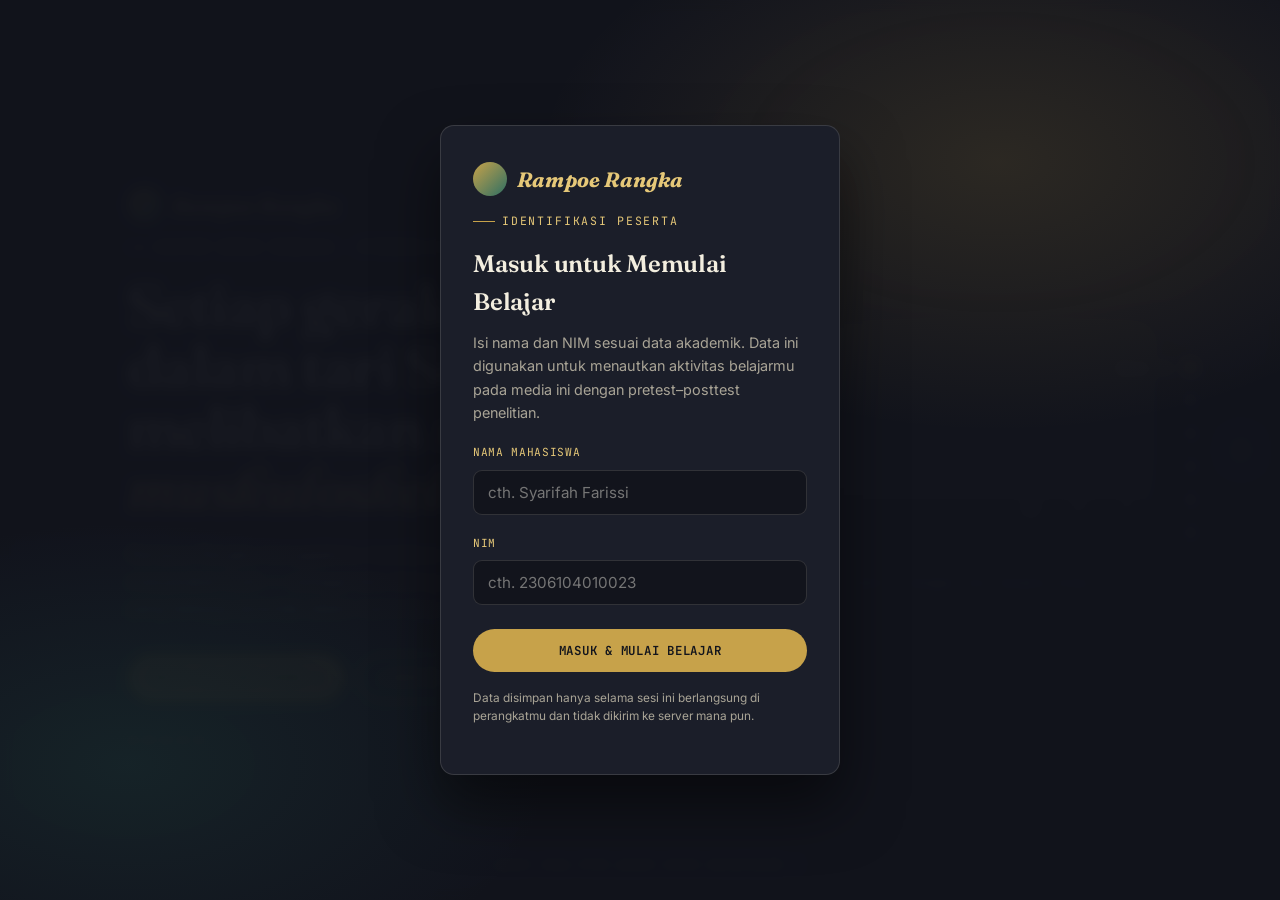
==== index.html @ 19e09aea "update" ====
<!doctype html>
<html lang="id">
<head>
<meta charset="UTF-8">
<meta name="viewport" content="width=device-width, initial-scale=1.0">
<title>Rampoe Rangka — Tari Seudati &amp; Sistem Gerak Manusia</title>
<link rel="stylesheet" href="css/style.css">
</head>
<body>

<div id="loginGate">
  <div class="login-card">
    <div class="brandmark">Rampoe Rangka</div>
    <span class="eyebrow">Identifikasi Peserta</span>
    <h2>Masuk untuk Memulai Belajar</h2>
    <p class="sub">Isi nama dan NIM sesuai data akademik. Data ini digunakan untuk menautkan aktivitas belajarmu pada media ini dengan pretest–posttest penelitian.</p>
    <form id="loginForm">
      <div class="login-field">
        <label for="inputNama">Nama Mahasiswa</label>
        <input type="text" id="inputNama" autocomplete="name" placeholder="cth. Syarifah Farissi">
      </div>
      <div class="login-field">
        <label for="inputNim">NIM</label>
        <input type="text" id="inputNim" autocomplete="off" inputmode="numeric" placeholder="cth. 2306104010023">
      </div>
      <p class="login-error" id="loginError">Nama dan NIM wajib diisi sebelum melanjutkan.</p>
      <button type="submit" class="btn solid">Masuk &amp; Mulai Belajar</button>
    </form>
    <p class="login-note">Data disimpan hanya selama sesi ini berlangsung di perangkatmu dan tidak dikirim ke server mana pun.</p>
  </div>
</div>

<div id="sessionBadge">
  <span class="avatar" id="badgeInitial">M</span>
  <div class="who"><b id="badgeName">—</b><span id="badgeNim">NIM —</span></div>
  <button id="logoutBtn" title="Keluar">Keluar</button>
</div>

<nav class="rail" id="rail">
  <button data-target="#hero" data-label="Beranda" class="active"></button>
  <button data-target="#peta" data-label="Peta Belajar"></button>
  <button data-target="#orientasi" data-label="Orientasi"></button>
  <button data-target="#eksplorasi" data-label="Eksplorasi"></button>
  <button data-target="#elaborasi" data-label="Elaborasi"></button>
  <button data-target="#evaluasi" data-label="Evaluasi"></button>
</nav>

<button class="nav-arrow prev" id="prevBtn" aria-label="Slide sebelumnya" disabled>
  <svg viewBox="0 0 24 24" fill="none" stroke="currentColor" stroke-width="2" stroke-linecap="round" stroke-linejoin="round"><polyline points="15 18 9 12 15 6"/></svg>
</button>
<button class="nav-arrow next" id="nextBtn" aria-label="Slide berikutnya">
  <svg viewBox="0 0 24 24" fill="none" stroke="currentColor" stroke-width="2" stroke-linecap="round" stroke-linejoin="round"><polyline points="9 18 15 12 9 6"/></svg>
</button>

<div class="dots-mobile" id="dotsMobile">
  <button data-target="#hero" class="active"></button>
  <button data-target="#peta"></button>
  <button data-target="#orientasi"></button>
  <button data-target="#eksplorasi"></button>
  <button data-target="#elaborasi"></button>
  <button data-target="#evaluasi"></button>
</div>

<div class="slides-viewport" id="slidesViewport">
<div class="slides-track" id="slidesTrack">

<!-- ============ HERO ============ -->
<section class="hero slide" id="hero">
  <div class="wrap">
    <div>
      <div class="brandmark">Rampoe Rangka</div>
      <span class="eyebrow">Sistem Gerak Manusia · Etnobiologi</span>
      <h1>Setiap gerakan dalam tari Seudati melibatkan <em>sistem muskuloskeletal</em>.</h1>
      <p class="lede">Rampoe Rangka mengajakmu membaca Tari Seudati — warisan gerak masyarakat Aceh — sebagai teks biologi hidup: rangka, sendi, dan otot yang bekerja serentak dalam irama tanpa alat musik.</p>
      <div class="cta-row">
        <a href="#eksplorasi" class="btn solid">Mulai Jelajahi Gerak ↓</a>
        <a href="#evaluasi" class="btn ghost">Langsung ke Uji Pemahaman</a>
      </div>
      <div class="beat-row" aria-hidden="true"><span></span><span></span><span></span><span></span><span></span></div>
    </div>
    <div class="hero-figure">
      <div class="hero-video-wrap">
        <video controls>
          <source src="vi/sdt.mp4" type="video/mp4" title="Tari Seudati — Sanggar Tari">
        </video>
      </div>
      <p class="video-caption">Tari Seudati · Sanggar Tari Keumala Intan</p>
    </div>
  </div>
  <div class="swipe-hint" id="swipeHint">← geser atau klik panah untuk menjelajah →</div>
</section>

<!-- ============ PETA BELAJAR ============ -->
<section class="slide" id="peta">
  <div class="wrap">
    <div class="sec-head">
      <span class="eyebrow">Alur Belajar</span>
      <h2>Empat tahap membangun pemahaman, bukan sekadar menonton tarian</h2>
      <p>Media ini disusun mengikuti tahapan pembelajaran penemuan (discovery learning) — urutannya bermakna: kamu diajak mengalami fenomena dulu, sebelum konsep dinamai.</p>
    </div>
    <div class="path">
      <div class="path-card" data-n="01"><h4>Orientasi</h4><p>Mengamati fenomena gerak Seudati dan merumuskan pertanyaan pemantik.</p></div>
      <div class="path-card" data-n="02"><h4>Eksplorasi</h4><p>Menelusuri lima gerak inti tarian lewat figur anatomi interaktif.</p></div>
      <div class="path-card" data-n="03"><h4>Elaborasi</h4><p>Menghubungkan temuan dengan konsep rangka, sendi, dan mekanisme otot.</p></div>
      <div class="path-card" data-n="04"><h4>Evaluasi</h4><p>Menguji kemampuan memecahkan masalah kompleks (CPS) berbasis skenario.</p></div>
    </div>
  </div>
</section>

<!-- ============ ORIENTASI ============ -->
<section class="slide" id="orientasi">
  <div class="wrap">
    <div class="sec-head">
      <span class="eyebrow">Tahap 1 · Orientasi</span>
      <h2>Tarian tanpa alat musik, tapi tak pernah kehilangan irama</h2>
    </div>
    <div class="phenomenon">
      <div>
        <blockquote>"Dalam Seudati, tubuh penari adalah instrumennya sendiri — tepukan dada, hentakan kaki, dan lengkingan syair menyatu jadi satu ketukan."</blockquote>
      </div>
      <div>
        <p style="color:var(--text-dim); font-size:.95rem;">Seudati adalah tari tradisi laki-laki dari Aceh yang mengandalkan <em>saman tubuh</em> — tepukan dada, paha, dan hentakan kaki yang serentak — tanpa iringan alat musik apa pun. Justru di situlah pertanyaannya: gerak apa saja yang membuat tubuh mampu menghasilkan bunyi, ritme, dan keserasian gerak sekompak itu?</p>
        <div class="q-driving">Pertanyaan pemantik: Struktur rangka, sendi, dan otot apa yang memungkinkan satu gerakan tepuk dada dilakukan berulang, serentak, dan berirama oleh belasan penari sekaligus?</div>
      </div>
    </div>
  </div>
</section>

<!-- ============ EKSPLORASI ============ -->
<section class="slide" id="eksplorasi">
  <div class="wrap">
    <div class="sec-head">
      <span class="eyebrow">Tahap 2 · Eksplorasi</span>
      <h2>Klik titik pada figur, temukan gerak dan strukturnya</h2>
      <p>Setiap titik keemasan menandai sendi yang aktif pada satu gerak inti Seudati: <em>Dhiet</em>, <em>Keutreb Jaroe</em>, <em>Nyap</em>, <em>Rheng</em>, dan <em>Geutham Gaki</em>. Klik titik pada figur atau daftar gerak di sebelah kanan — keduanya saling terhubung.</p>
    </div>
    <div class="lab">
      <div class="figure-stage">
      <img src="img/4a.JPG" id="dhiet" class="hotspot" data-move="dhiet">
      <img src="img/3a.JPG" id="keutreb" class="hotspot" data-move="keutreb">
      <img src="img/2a.JPG" id="nyab" class="hotspot" data-move="nyab">
      <img src="img/1a.JPG" id="rheng" class="hotspot" data-move="rheng">
      <img src="img/5a.JPG" id="geutham" class="hotspot" data-move="geutham">
        <p class="figure-caption">figur ilustratif — bukan foto penari</p>
      </div>

      <div class="move-list" id="moveList">
        <!-- filled by JS -->
      </div>
    </div>
  </div>
</section>

<!-- ============ ELABORASI ============ -->
<section class="slide" id="elaborasi">
  <div class="wrap">
    <div class="sec-head">
      <span class="eyebrow">Tahap 3 · Elaborasi</span>
      <h2>Menata kembali temuan menjadi konsep sistem gerak</h2>
      <p>Mulai dari konsep dasar rangka, sendi, dan otot, lalu hubungkan satu per satu dengan gerak Seudati yang baru kamu jelajahi. Buka tiap panel secara berurutan untuk membangun pemahaman yang utuh.</p>
    </div>
    <div class="accordion" id="accordion"></div>
  </div>
</section>

<!-- ============ EVALUASI ============ -->
<section class="slide" id="evaluasi">
  <div class="wrap">
    <div class="sec-head">
      <span class="eyebrow">Tahap 4 · Evaluasi</span>
      <h2>Uji kemampuan pemecahan masalah kompleks (CPS)</h2>
      <p>Delapan skenario berikut mengikuti empat dimensi Complex Problem-Solving — memahami masalah, merepresentasikan, merancang solusi, dan memantau/mengevaluasi — dengan dua soal pada tiap dimensi.</p>
    </div>
    <span class="part-label">Bagian 1 · Pilihan Ganda</span>
    <div class="quiz-shell">
      <div class="quiz-top">
        <span class="quiz-meta" id="quizMeta">Soal 1 dari 8</span>
        <div class="progressbar"><i id="quizProgress"></i></div>
      </div>
      <div id="quizBody"></div>
      <div class="result-card" id="resultCard">
        <div class="result-score" id="resultScore">0/4</div>
        <div class="result-band" id="resultBand">—</div>
        <p class="result-note" id="resultNote"></p>
        <button class="btn ghost" style="margin-top:20px;" onclick="resetQuiz()">Ulangi Uji Pemahaman</button>
      </div>
    </div>

    <span class="part-label">Bagian 2 · Cocokkan Gerak dengan Struktur Sendi (Drag &amp; Drop)</span>
    <div class="match-shell">
      <div class="match-head">
        <h3>Seret kartu gerak ke kotak struktur sendi yang sesuai</h3>
        <p>Ini menguji dimensi <em>merepresentasikan masalah</em> (representing) — hubungkan tiap gerak Seudati dengan jenis sendi yang mendasarinya. Kartu yang cocok akan terkunci otomatis; jika keliru, kartu kembali ke baki.</p>
        <span class="match-progress" id="matchProgress">0 / 5 tercocok</span>
      </div>
      <div class="match-body">
        <div class="chip-tray" id="chipTray"></div>
        <div class="drop-grid" id="dropGrid"></div>
      </div>
      <div class="match-done" id="matchDone">
        <p>🎉 Semua gerak berhasil dicocokkan dengan tepat! Ini menunjukkan kamu mampu merepresentasikan hubungan antara gerak tari dan struktur sendi yang mendasarinya.</p>
        <button class="btn ghost" id="matchResetBtn">Acak &amp; Ulangi</button>
      </div>
    </div>

    <span class="part-label">Bagian 3 · Cocokkan Gambar Tulang dengan Gerakan Tari (Drag &amp; Drop)</span>
    <div class="match-shell">
      <div class="match-head">
        <h3>Seret kartu gambar tulang ke nama gerakan yang sesuai</h3>
        <p>Kebalikan dari Bagian 2 — kali ini kamu mengenali struktur tulang dari gambarnya, lalu menghubungkannya dengan gerakan Seudati yang menggunakannya.</p>
        <span class="match-progress" id="boneMatchProgress">0 / 5 tercocok</span>
      </div>
      <div class="match-body">
        <div class="chip-tray" id="boneChipTray"></div>
        <div class="drop-grid" id="boneDropGrid"></div>
      </div>
      <div class="match-done" id="boneMatchDone">
        <p>🎉 Semua gambar tulang berhasil dicocokkan dengan gerakannya! Kamu mampu mengenali struktur rangka secara visual dan mengaitkannya dengan fungsi gerak.</p>
        <button class="btn ghost" id="boneMatchResetBtn">Acak &amp; Ulangi</button>
      </div>
    </div>

    <footer class="slide-footer">
      <p>Rampoe Rangka — media pembelajaran interaktif dikembangkan sebagai bagian dari penelitian etnobiologi sistem gerak manusia berbasis Tari Seudati, mengacu pada model Dick &amp; Carey dan pendekatan konstruktivisme.</p>
      <p>Ilustrasi anatomi bersifat skematik, dibuat untuk kebutuhan pembelajaran.</p>
    </footer>
  </div>
</section>

</div>
</div>

<script src="js/script.js">
</script>
</body>
</html>
---- css/style.css ----
@import url('https://fonts.googleapis.com/css2?family=Fraunces:ital,opsz,wght@0,9..144,400;0,9..144,600;0,9..144,700;1,9..144,500&family=Inter:wght@400;500;600;700&family=JetBrains+Mono:wght@400;600&display=swap');

  :root{
    --void:#12141c;
    --panel:#1b1e29;
    --panel-2:#232838;
    --gold:#c7a24a;
    --gold-soft:#e6c878;
    --teal:#2e6f63;
    --teal-soft:#4c9483;
    --ivory:#f3eedf;
    --muscle:#a8433a;
    --muscle-soft:#c4665c;
    --text:#ede9dc;
    --text-dim:#a9a496;
    --line: rgba(237,233,220,0.14);
    --radius: 14px;
  }
  *{box-sizing:border-box;}
  html{scroll-behavior:smooth;}
  body{
    margin:0;
    background:var(--void);
    color:var(--text);
    font-family:'Inter',sans-serif;
    line-height:1.6;
    -webkit-font-smoothing:antialiased;
  }
  h1,h2,h3,h4{font-family:'Fraunces',serif; margin:0; font-weight:600; letter-spacing:-0.01em;}
  .eyebrow{
    font-family:'JetBrains Mono',monospace;
    font-size:0.72rem;
    letter-spacing:0.16em;
    text-transform:uppercase;
    color:var(--gold-soft);
    display:flex; align-items:center; gap:.6em;
  }
  .eyebrow::before{content:""; width:22px; height:1px; background:var(--gold); display:inline-block;}
  .brandmark{
    font-family:'Fraunces',serif; font-weight:700; font-style:italic;
    font-size:1.3rem; color:var(--gold-soft); letter-spacing:0.01em;
    margin-bottom:16px; display:flex; align-items:center; gap:10px;
  }
  .brandmark::before{
    content:""; width:34px; height:34px; border-radius:50%;
    background:linear-gradient(135deg, var(--gold), var(--teal));
    display:inline-block; flex-shrink:0;
  }
  a{color:inherit;}
  img{max-width:100%; display:block;}
  ::selection{background:var(--gold); color:var(--void);}
  :focus-visible{outline:2px solid var(--gold-soft); outline-offset:3px;}

  html, body{height:100%; overflow:hidden;}
  .wrap{max-width:1080px; margin:0 auto; padding:0 28px;}
  .slides-viewport{position:fixed; inset:0; width:100vw; height:100svh; overflow:hidden;}
  .slides-track{display:flex; height:100%; width:100%; will-change:transform; transition:transform .5s cubic-bezier(.65,0,.35,1);}
  section.slide{
    flex:0 0 100vw; width:100vw; height:100%; overflow-y:auto; -webkit-overflow-scrolling:touch;
    touch-action:pan-y; position:relative; padding:88px 0 56px;
  }

  /* ---------- progress rail ---------- */
  .rail{
    position:fixed; right:84px; top:50%; transform:translateY(-50%);
    display:flex; flex-direction:column; gap:22px; z-index:50;
  }
  .rail button{
    width:11px; height:11px; border-radius:50%; border:1px solid var(--gold);
    background:transparent; cursor:pointer; padding:0; position:relative;
  }
  .rail button::after{
    content:attr(data-label); position:absolute; right:22px; top:50%; transform:translateY(-50%);
    font-family:'JetBrains Mono',monospace; font-size:.68rem; letter-spacing:.06em;
    white-space:nowrap; color:var(--text-dim); opacity:0; transition:opacity .2s;
  }
  .rail button:hover::after, .rail button.active::after{opacity:1;}
  .rail button.active{background:var(--gold);}
  @media (max-width:900px){ .rail{display:none;} }

  /* ---------- nav arrows ---------- */
  .nav-arrow{
    position:fixed; top:50%; transform:translateY(-50%); z-index:55;
    width:46px; height:46px; border-radius:50%; border:1px solid var(--line);
    background:rgba(27,30,41,0.72); backdrop-filter:blur(6px); color:var(--ivory);
    display:flex; align-items:center; justify-content:center; cursor:pointer;
    transition:opacity .2s, border-color .2s, background .2s;
  }
  .nav-arrow:hover{border-color:var(--gold); background:rgba(199,162,74,0.16);}
  .nav-arrow.prev{left:16px;}
  .nav-arrow.next{right:16px;}
  .nav-arrow[disabled]{opacity:0; pointer-events:none;}
  .nav-arrow svg{width:18px; height:18px;}
  @media (max-width:640px){ .nav-arrow{width:38px; height:38px;} .nav-arrow.prev{left:8px;} .nav-arrow.next{right:8px;} }

  /* ---------- mobile dots ---------- */
  .dots-mobile{
    display:none; position:fixed; bottom:16px; left:50%; transform:translateX(-50%);
    gap:9px; z-index:55; padding:8px 12px; border-radius:999px;
    background:rgba(27,30,41,0.72); backdrop-filter:blur(6px); border:1px solid var(--line);
  }
  .dots-mobile button{width:7px; height:7px; border-radius:50%; border:1px solid var(--gold); background:transparent; padding:0; cursor:pointer;}
  .dots-mobile button.active{background:var(--gold); width:18px; border-radius:4px; transition:width .25s;}
  @media (max-width:900px){ .dots-mobile{display:flex;} }

  /* ---------- swipe hint ---------- */
  .swipe-hint{
    position:absolute; bottom:26px; left:50%; transform:translateX(-50%);
    display:flex; align-items:center; gap:8px; font-family:'JetBrains Mono',monospace;
    font-size:.7rem; letter-spacing:.05em; color:var(--text-dim); opacity:.85;
    animation:hintslide 1.8s ease-in-out infinite;
  }
  @keyframes hintslide{0%,100%{transform:translate(calc(-50% - 4px),0);} 50%{transform:translate(calc(-50% + 4px),0);}}

  /* ---------- hero ---------- */
  .hero{
    min-height:100%; display:flex; align-items:center; padding-top:0; padding-bottom:0;
    background:
      radial-gradient(ellipse 60% 50% at 78% 18%, rgba(199,162,74,0.16), transparent 60%),
      radial-gradient(ellipse 55% 45% at 10% 85%, rgba(46,111,99,0.18), transparent 60%),
      var(--void);
  }
  .hero .wrap{display:grid; grid-template-columns:1.15fr 0.85fr; gap:56px; align-items:center;}
  @media (max-width:860px){ .hero .wrap{grid-template-columns:1fr;} }

  .hero h1{font-size:clamp(2.3rem,4.6vw,3.6rem); line-height:1.06; margin:18px 0 22px; color:var(--ivory);}
  .hero h1 em{font-style:italic; color:var(--gold-soft);}
  .hero p.lede{font-size:1.05rem; color:var(--text-dim); max-width:52ch;}
  .hero .cta-row{display:flex; gap:14px; margin-top:32px; flex-wrap:wrap;}
  .btn{
    font-family:'JetBrains Mono',monospace; font-size:.78rem; letter-spacing:.06em; text-transform:uppercase;
    padding:13px 22px; border-radius:999px; border:1px solid var(--gold); cursor:pointer;
    text-decoration:none; display:inline-flex; align-items:center; gap:8px; transition:all .25s;
  }
  .btn.solid{background:var(--gold); color:var(--void); font-weight:600;}
  .btn.solid:hover{background:var(--gold-soft); transform:translateY(-1px);}
  .btn.ghost{background:transparent; color:var(--gold-soft);}
  .btn.ghost:hover{background:rgba(199,162,74,0.12);}

  /* pendhopo/percussion dots ambient motion */
  .beat-row{display:flex; gap:9px; margin-top:34px;}
  .beat-row span{width:8px; height:8px; border-radius:50%; background:var(--teal-soft); animation:pulse 1.6s ease-in-out infinite;}
  .beat-row span:nth-child(2){animation-delay:.2s;}
  .beat-row span:nth-child(3){animation-delay:.4s;}
  .beat-row span:nth-child(4){animation-delay:.6s;}
  .beat-row span:nth-child(5){animation-delay:.8s;}
  @keyframes pulse{0%,100%{opacity:.35; transform:scale(1);} 50%{opacity:1; transform:scale(1.5); background:var(--gold);}}

  .hero-figure{display:flex; flex-direction:column; align-items:center;}
  .hero-video-wrap{
    position:relative; width:100%; max-width:420px; aspect-ratio:16/9;
    border-radius:16px; overflow:hidden; border:1px solid var(--line);
    box-shadow:0 30px 50px rgba(0,0,0,.5); background:var(--panel);
  }
  .hero-video-wrap video{position:absolute; inset:0; width:100%; height:100%; border:0;}
  .video-caption{margin-top:12px; font-size:.72rem; color:var(--text-dim); font-family:'JetBrains Mono',monospace; text-align:center;}

  /* ---------- section headers ---------- */
  .sec-head{max-width:640px; margin-bottom:48px;}
  .sec-head h2{font-size:clamp(1.7rem,3vw,2.3rem); color:var(--ivory); margin-top:14px;}
  .sec-head p{color:var(--text-dim); margin-top:14px; font-size:1rem;}

  /* ---------- learning path (discovery learning pipeline) ---------- */
  .path{display:grid; grid-template-columns:repeat(4,1fr); gap:18px;}
  @media (max-width:760px){ .path{grid-template-columns:1fr 1fr;} }
  .path-card{
    background:var(--panel); border:1px solid var(--line); border-radius:var(--radius);
    padding:24px 20px; position:relative; overflow:hidden;
  }
  .path-card::before{
    content:attr(data-n); position:absolute; right:14px; top:8px; font-family:'Fraunces',serif;
    font-size:3.2rem; color:rgba(199,162,74,0.14); font-weight:700; line-height:1;
  }
  .path-card h4{color:var(--gold-soft); font-size:1.05rem; margin-bottom:8px;}
  .path-card p{color:var(--text-dim); font-size:.88rem; margin:0;}
  .path-arrow{display:none;}

  /* ---------- orientasi phenomenon box ---------- */
  .phenomenon{
    background:var(--panel); border:1px solid var(--line); border-radius:var(--radius);
    padding:30px; display:grid; grid-template-columns:1fr 1fr; gap:32px; align-items:center;
  }
  @media (max-width:760px){ .phenomenon{grid-template-columns:1fr;} }
  .phenomenon blockquote{
    font-family:'Fraunces',serif; font-style:italic; font-size:1.3rem; color:var(--ivory);
    margin:0; border-left:3px solid var(--gold); padding-left:20px;
  }
  .phenomenon .q-driving{
    margin-top:22px; background:var(--panel-2); border-radius:10px; padding:16px 18px;
    font-size:.92rem; color:var(--gold-soft);
  }

  /* ---------- interactive figure ---------- */
  .lab{
    display:grid; grid-template-columns:0.9fr 1.1fr; gap:44px; align-items:start;
  }
  @media (max-width:860px){ .lab{grid-template-columns:1fr;} }
  .figure-stage{
    background:radial-gradient(ellipse 70% 60% at 50% 100%, rgba(199,162,74,.1), transparent 70%), var(--panel);
    border:1px solid var(--line); border-radius:var(--radius); padding:20px;
    position:sticky; top:100px;
  }
  @media (max-width:860px){ .figure-stage{position:static;} }
  .figure-stage svg{width:100%; height:auto; max-height:60vh;}
  .hotspot{cursor:pointer;}
  .hotspot circle.ring{fill:none; stroke:var(--gold); stroke-width:1.4; opacity:.55; animation:ringpulse 2.2s ease-in-out infinite;}
  .hotspot circle.dot{fill:var(--gold-soft);}
  .hotspot.active circle.dot{fill:var(--muscle-soft);}
  .hotspot.active circle.ring{stroke:var(--muscle-soft);}
  @keyframes ringpulse{0%{transform:scale(.9); opacity:.7;} 70%{transform:scale(2.1); opacity:0;} 100%{opacity:0;}}
  .figure-caption{text-align:center; margin-top:14px; font-size:.78rem; color:var(--text-dim); font-family:'JetBrains Mono',monospace;}

  .move-list{display:flex; flex-direction:column; gap:12px;}
  .move-item{
    background:var(--panel); border:1px solid var(--line); border-radius:12px; padding:18px 20px;
    cursor:pointer; transition:border-color .2s, background .2s;
  }
  .move-item:hover{border-color:var(--gold);}
  .move-item.active{background:var(--panel-2); border-color:var(--gold);}
  .move-item .m-head{display:flex; justify-content:space-between; align-items:center; gap:10px;}
  .move-item h4{font-size:1.05rem; color:var(--ivory);}
  .move-item .tag{font-family:'JetBrains Mono',monospace; font-size:.68rem; color:var(--teal-soft); border:1px solid var(--teal-soft); border-radius:999px; padding:3px 10px; white-space:nowrap;}
  .move-detail{
    max-height:0; overflow:hidden; transition:max-height .35s ease;
  }
  .move-item.active .move-detail{max-height:340px; margin-top:14px;}
  .move-detail .grid2{display:grid; grid-template-columns:1fr 1fr; gap:14px; margin-top:12px;}
  @media (max-width:520px){ .move-detail .grid2{grid-template-columns:1fr;} }
  .concept-chip{background:var(--void); border:1px solid var(--line); border-radius:8px; padding:10px 12px;}
  .concept-chip .k{font-family:'JetBrains Mono',monospace; font-size:.66rem; color:var(--gold-soft); text-transform:uppercase; letter-spacing:.05em;}
  .concept-chip .v{font-size:.9rem; color:var(--text); margin-top:3px;}
  .move-detail p.desc{color:var(--text-dim); font-size:.9rem; margin:10px 0 0;}

  /* ---------- elaborasi accordion ---------- */
  .accordion{border-top:1px solid var(--line);}
  .acc-item{border-bottom:1px solid var(--line);}
  .acc-trigger{
    width:100%; text-align:left; background:none; border:0; color:var(--ivory); cursor:pointer;
    padding:22px 4px; display:flex; justify-content:space-between; align-items:center; gap:20px;
    font-family:'Fraunces',serif; font-size:1.15rem;
  }
  .acc-trigger .plus{font-family:'JetBrains Mono',monospace; color:var(--gold); font-size:1.3rem; transition:transform .3s;}
  .acc-item.open .plus{transform:rotate(45deg);}
  .acc-panel{max-height:0; overflow:hidden; transition:max-height .4s ease;}
  .acc-panel-inner{padding:0 4px 26px; color:var(--text-dim); font-size:.95rem;}
  .acc-panel-inner ul{margin:10px 0 0; padding-left:20px;}
  .acc-panel-inner li{margin-bottom:6px;}
  .acc-panel-inner strong{color:var(--text);}

  /* ---------- quiz / evaluasi ---------- */
  .quiz-shell{background:var(--panel); border:1px solid var(--line); border-radius:var(--radius); padding:30px;}
  .quiz-top{display:flex; justify-content:space-between; align-items:center; flex-wrap:wrap; gap:14px; margin-bottom:26px;}
  .quiz-meta{font-family:'JetBrains Mono',monospace; font-size:.72rem; color:var(--text-dim); letter-spacing:.05em;}
  .progressbar{width:200px; height:5px; background:var(--panel-2); border-radius:99px; overflow:hidden;}
  .progressbar > i{display:block; height:100%; width:0%; background:var(--gold); transition:width .35s;}

  .q-card{display:none;}
  .q-card.show{display:block; animation:fadein .4s ease;}
  @keyframes fadein{from{opacity:0; transform:translateY(6px);} to{opacity:1; transform:none;}}
  .q-dim{font-family:'JetBrains Mono',monospace; font-size:.68rem; color:var(--teal-soft); text-transform:uppercase; letter-spacing:.08em; margin-bottom:10px;}
  .q-prompt{font-size:1.1rem; color:var(--ivory); margin-bottom:20px; line-height:1.55;}
  .q-options{display:flex; flex-direction:column; gap:10px;}
  .q-opt{
    text-align:left; background:var(--void); border:1px solid var(--line); color:var(--text);
    padding:14px 16px; border-radius:10px; cursor:pointer; font-size:.94rem; font-family:'Inter',sans-serif;
    transition:border-color .2s, background .2s;
  }
  .q-opt:hover:not([disabled]){border-color:var(--gold-soft);}
  .q-opt.correct{border-color:var(--teal-soft); background:rgba(46,111,99,0.18);}
  .q-opt.wrong{border-color:var(--muscle); background:rgba(168,67,58,0.16);}
  .q-opt[disabled]{cursor:default;}
  .q-explain{
    margin-top:16px; padding:14px 16px; border-radius:10px; background:var(--panel-2);
    font-size:.88rem; color:var(--text-dim); display:none;
  }
  .q-explain.show{display:block;}
  .q-nav{display:flex; justify-content:flex-end; margin-top:22px;}

  .result-card{display:none; text-align:center; padding:20px 0;}
  .result-card.show{display:block;}
  .result-score{font-family:'Fraunces',serif; font-size:3.4rem; color:var(--gold-soft);}
  .result-band{font-family:'JetBrains Mono',monospace; letter-spacing:.06em; text-transform:uppercase; font-size:.8rem; color:var(--teal-soft); margin-top:6px;}
  .result-note{color:var(--text-dim); max-width:52ch; margin:16px auto 0; font-size:.92rem;}

  .slide-footer{border-top:1px solid var(--line); padding:32px 0 8px; margin-top:16px; display:flex; flex-direction:column; gap:6px;}
  .slide-footer p{font-size:.78rem; color:var(--text-dim); margin:0;}

  /* ---------- part label ---------- */
  .part-label{
    display:block; font-family:'JetBrains Mono',monospace; font-size:.7rem; letter-spacing:.08em;
    text-transform:uppercase; color:var(--gold-soft); margin:34px 0 12px;
  }
  .part-label:first-of-type{margin-top:8px;}

  /* ---------- drag & drop matching ---------- */
  .match-shell{background:var(--panel); border:1px solid var(--line); border-radius:var(--radius); padding:30px;}
  .match-head h3{font-family:'Fraunces',serif; font-size:1.2rem; color:var(--ivory); margin-bottom:8px; font-weight:600;}
  .match-head p{color:var(--text-dim); font-size:.9rem; margin:0 0 14px; max-width:64ch;}
  .match-progress{font-family:'JetBrains Mono',monospace; font-size:.72rem; color:var(--gold-soft); letter-spacing:.05em;}
  .match-body{display:grid; grid-template-columns:1fr 1.3fr; gap:28px; margin-top:20px; align-items:start;}
  @media (max-width:700px){ .match-body{grid-template-columns:1fr;} }
  .chip-tray{
    display:flex; flex-wrap:wrap; gap:12px; align-content:flex-start; min-height:120px;
    padding:16px; border:1px dashed var(--line); border-radius:12px;
  }
  .drag-chip{
    padding:10px 16px; border-radius:999px; background:var(--panel-2); border:1px solid var(--gold);
    color:var(--ivory); font-size:.86rem; font-family:'Inter',sans-serif; cursor:grab; user-select:none;
    touch-action:none; transition:transform .15s ease, box-shadow .15s ease; white-space:nowrap;
  }
  .drag-chip.dragging{cursor:grabbing; box-shadow:0 16px 28px rgba(0,0,0,.5); position:relative; z-index:30; transition:none;}
  .drag-chip.locked{cursor:default; border-color:var(--teal-soft); background:rgba(46,111,99,0.18); color:var(--teal-soft);}
  .drag-chip.bone-chip{display:inline-flex; align-items:center; gap:10px; padding:6px 16px 6px 8px;}
  .bone-icon{display:inline-flex; align-items:center; justify-content:center; width:48px; flex-shrink:0;}
  .bone-label{font-size:.82rem; line-height:1.25;}
  .drop-grid{display:flex; flex-direction:column; gap:12px;}
  .drop-zone{
    min-height:52px; border:1.5px dashed var(--line); border-radius:10px; display:flex; align-items:center; gap:10px;
    padding:10px 14px; font-size:.85rem; color:var(--text-dim); transition:border-color .2s, background .2s;
  }
  .drop-zone span{margin-right:auto;}
  .drop-zone.filled{border-style:solid;}
  .drop-zone.filled.correct{border-color:var(--teal-soft); background:rgba(46,111,99,0.1);}
  .drop-zone.shake{animation:shakezone .4s;}
  @keyframes shakezone{
    0%,100%{transform:translateX(0);}
    25%{transform:translateX(-6px); border-color:var(--muscle);}
    75%{transform:translateX(6px); border-color:var(--muscle);}
  }
  .match-done{display:none; margin-top:20px; padding:16px 18px; border-radius:10px; background:var(--panel-2); text-align:center;}
  .match-done.show{display:block;}
  .match-done p{color:var(--gold-soft); font-size:.92rem; margin:0 0 12px;}

  @media (prefers-reduced-motion: reduce){
    *{animation-duration:0.001ms !important; animation-iteration-count:1 !important; transition-duration:0.001ms !important;}
  }

  /* ---------- login gate ---------- */
  #loginGate{
    position:fixed; inset:0; z-index:200; display:flex; align-items:center; justify-content:center;
    padding:24px;
    background:
      radial-gradient(ellipse 60% 50% at 78% 18%, rgba(199,162,74,0.14), transparent 60%),
      radial-gradient(ellipse 55% 45% at 10% 85%, rgba(46,111,99,0.16), transparent 60%),
      rgba(18,20,28,0.97);
    backdrop-filter:blur(6px);
    transition:opacity .4s ease, visibility .4s;
  }
  #loginGate.hidden{opacity:0; visibility:hidden; pointer-events:none;}
  .login-card{
    width:100%; max-width:400px; background:var(--panel); border:1px solid var(--line);
    border-radius:var(--radius); padding:36px 32px; box-shadow:0 30px 60px rgba(0,0,0,.5);
  }
  .login-card h2{font-size:1.5rem; color:var(--ivory); margin-top:14px;}
  .login-card p.sub{color:var(--text-dim); font-size:.9rem; margin-top:10px;}
  .login-field{margin-top:20px;}
  .login-field label{
    display:block; font-family:'JetBrains Mono',monospace; font-size:.7rem; letter-spacing:.06em;
    text-transform:uppercase; color:var(--gold-soft); margin-bottom:8px;
  }
  .login-field input{
    width:100%; background:var(--void); border:1px solid var(--line); color:var(--text);
    padding:12px 14px; border-radius:9px; font-family:'Inter',sans-serif; font-size:.95rem;
  }
  .login-field input:focus{border-color:var(--gold); outline:none;}
  .login-error{
    color:var(--muscle-soft); font-size:.82rem; margin-top:14px; display:none; font-family:'Inter',sans-serif;
  }
  .login-error.show{display:block;}
  .login-card .btn{width:100%; justify-content:center; margin-top:24px; border:none;}
  .login-note{font-size:.74rem; color:var(--text-dim); margin-top:18px; line-height:1.5;}

  /* ---------- session badge ---------- */
  #sessionBadge{
    position:fixed; top:18px; left:18px; z-index:60;
    display:none; align-items:center; gap:10px;
    background:var(--panel); border:1px solid var(--line); border-radius:999px;
    padding:8px 14px 8px 8px; font-size:.78rem; box-shadow:0 10px 24px rgba(0,0,0,.3);
  }
  #sessionBadge.show{display:flex;}
  #sessionBadge .avatar{
    width:26px; height:26px; border-radius:50%; background:var(--gold);
    color:var(--void); display:flex; align-items:center; justify-content:center;
    font-family:'Fraunces',serif; font-weight:700; font-size:.8rem;
  }
  #sessionBadge .who{line-height:1.25;}
  #sessionBadge .who b{color:var(--ivory); font-weight:600;}
  #sessionBadge .who span{display:block; color:var(--text-dim); font-family:'JetBrains Mono',monospace; font-size:.68rem;}
  #sessionBadge button{
    background:none; border:0; color:var(--text-dim); cursor:pointer; font-size:.9rem; padding:4px;
    border-left:1px solid var(--line); padding-left:10px; margin-left:4px;
  }
  #sessionBadge button:hover{color:var(--muscle-soft);}
  @media (max-width:600px){
    #sessionBadge .who span{display:none;}
  }
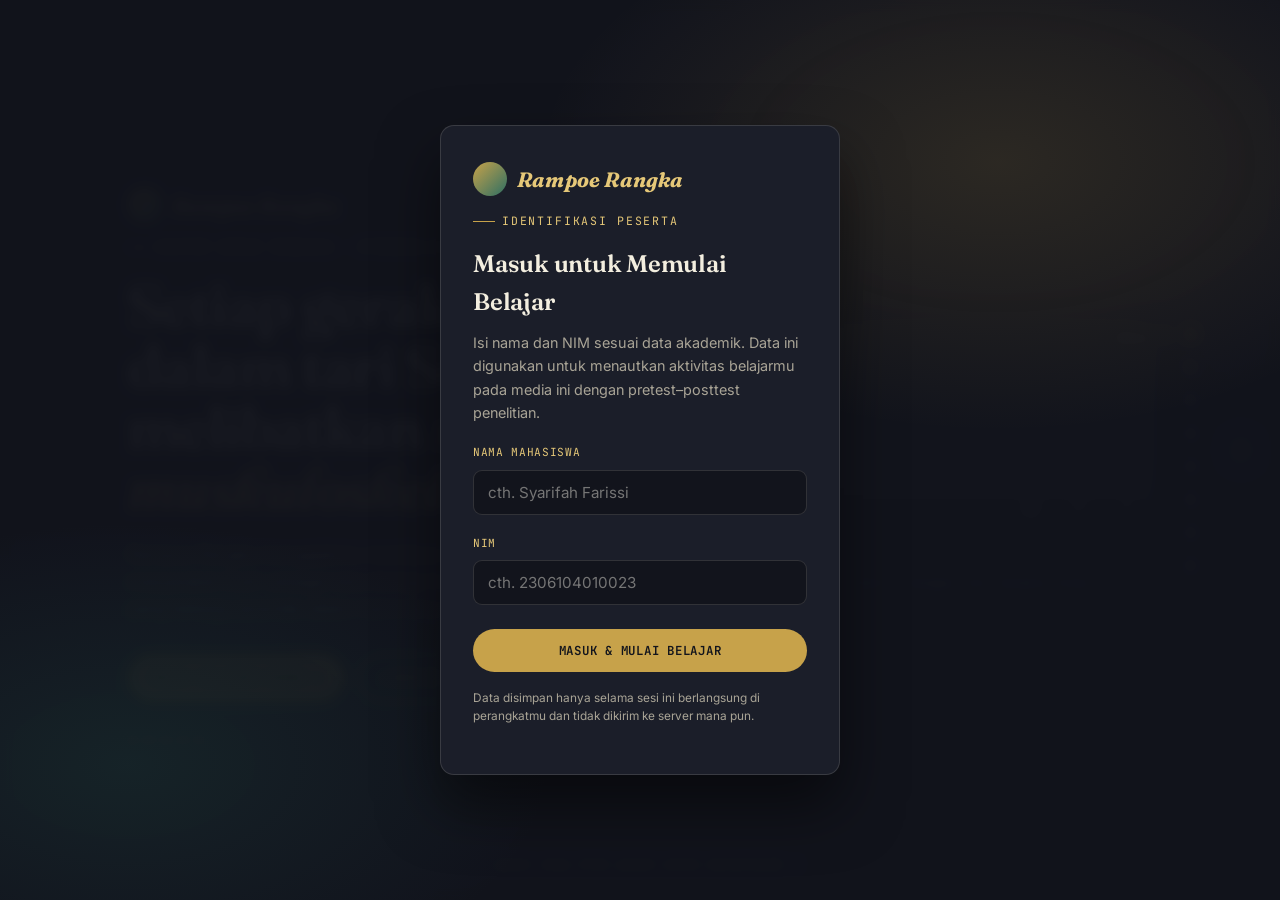
==== commit eec57602: "update" ====
--- a/index.html
+++ b/index.html
@@ -5,6 +5,7 @@
 <meta name="viewport" content="width=device-width, initial-scale=1.0">
 <title>Rampoe Rangka — Tari Seudati &amp; Sistem Gerak Manusia</title>
 <link rel="stylesheet" href="css/style.css">
+
 </head>
 <body>
 
@@ -42,7 +43,9 @@
   <button data-target="#orientasi" data-label="Orientasi"></button>
   <button data-target="#eksplorasi" data-label="Eksplorasi"></button>
   <button data-target="#elaborasi" data-label="Elaborasi"></button>
-  <button data-target="#evaluasi" data-label="Evaluasi"></button>
+  <button data-target="#evaluasi1" data-label="Evaluasi · Pilihan Ganda"></button>
+  <button data-target="#evaluasi2" data-label="Evaluasi · Cocok Sendi"></button>
+  <button data-target="#evaluasi3" data-label="Evaluasi · Cocok Tulang"></button>
 </nav>
 
 <button class="nav-arrow prev" id="prevBtn" aria-label="Slide sebelumnya" disabled>
@@ -58,7 +61,9 @@
   <button data-target="#orientasi"></button>
   <button data-target="#eksplorasi"></button>
   <button data-target="#elaborasi"></button>
-  <button data-target="#evaluasi"></button>
+  <button data-target="#evaluasi1"></button>
+  <button data-target="#evaluasi2"></button>
+  <button data-target="#evaluasi3"></button>
 </div>
 
 <div class="slides-viewport" id="slidesViewport">
@@ -71,18 +76,19 @@
       <div class="brandmark">Rampoe Rangka</div>
       <span class="eyebrow">Sistem Gerak Manusia · Etnobiologi</span>
       <h1>Setiap gerakan dalam tari Seudati melibatkan <em>sistem muskuloskeletal</em>.</h1>
-      <p class="lede">Rampoe Rangka mengajakmu membaca Tari Seudati — warisan gerak masyarakat Aceh — sebagai teks biologi hidup: rangka, sendi, dan otot yang bekerja serentak dalam irama tanpa alat musik.</p>
+      <p class="lede">Rampoe Rangka mengajakmu membaca Tari Seudati warisan gerak masyarakat Aceh sebagai teks biologi hidup: rangka, sendi, dan otot yang bekerja serentak dalam irama tanpa alat musik.</p>
       <div class="cta-row">
         <a href="#eksplorasi" class="btn solid">Mulai Jelajahi Gerak ↓</a>
-        <a href="#evaluasi" class="btn ghost">Langsung ke Uji Pemahaman</a>
+        <a href="#evaluasi1" class="btn ghost">Langsung ke Uji Pemahaman</a>
       </div>
       <div class="beat-row" aria-hidden="true"><span></span><span></span><span></span><span></span><span></span></div>
     </div>
     <div class="hero-figure">
       <div class="hero-video-wrap">
         <video controls>
-          <source src="vi/sdt.mp4" type="video/mp4" title="Tari Seudati — Sanggar Tari">
-        </video>
+          <source src="vi/sdt.mp4" type="video/mp4"
+          title="Tari Seudati — Sanggar Tari">
+		</video>
       </div>
       <p class="video-caption">Tari Seudati · Sanggar Tari Keumala Intan</p>
     </div>
@@ -96,7 +102,7 @@
     <div class="sec-head">
       <span class="eyebrow">Alur Belajar</span>
       <h2>Empat tahap membangun pemahaman, bukan sekadar menonton tarian</h2>
-      <p>Media ini disusun mengikuti tahapan pembelajaran penemuan (discovery learning) — urutannya bermakna: kamu diajak mengalami fenomena dulu, sebelum konsep dinamai.</p>
+      <p>Media ini disusun mengikuti tahapan pembelajaran konstruktivisme urutannya bermakna: kamu diajak mengalami fenomena dulu, sebelum konsep dinamai.</p>
     </div>
     <div class="path">
       <div class="path-card" data-n="01"><h4>Orientasi</h4><p>Mengamati fenomena gerak Seudati dan merumuskan pertanyaan pemantik.</p></div>
@@ -116,10 +122,10 @@
     </div>
     <div class="phenomenon">
       <div>
-        <blockquote>"Dalam Seudati, tubuh penari adalah instrumennya sendiri — tepukan dada, hentakan kaki, dan lengkingan syair menyatu jadi satu ketukan."</blockquote>
+        <blockquote>"Dalam Seudati, tubuh penari adalah instrumennya sendiri. tepukan dada, hentakan kaki, dan lengkingan syair menyatu jadi satu ketukan."</blockquote>
       </div>
       <div>
-        <p style="color:var(--text-dim); font-size:.95rem;">Seudati adalah tari tradisi laki-laki dari Aceh yang mengandalkan <em>saman tubuh</em> — tepukan dada, paha, dan hentakan kaki yang serentak — tanpa iringan alat musik apa pun. Justru di situlah pertanyaannya: gerak apa saja yang membuat tubuh mampu menghasilkan bunyi, ritme, dan keserasian gerak sekompak itu?</p>
+        <p style="color:var(--text-dim); font-size:.95rem;">Seudati adalah tari tradisi laki-laki dari Aceh yang mengandalkan <em>gerakan tubuh</em> tepukan dada, paha, dan hentakan kaki yang serentak tanpa iringan alat musik apa pun. Justru di situlah pertanyaannya: gerak apa saja yang membuat tubuh mampu menghasilkan bunyi, ritme, dan keserasian gerak sekompak itu?</p>
         <div class="q-driving">Pertanyaan pemantik: Struktur rangka, sendi, dan otot apa yang memungkinkan satu gerakan tepuk dada dilakukan berulang, serentak, dan berirama oleh belasan penari sekaligus?</div>
       </div>
     </div>
@@ -131,17 +137,60 @@
   <div class="wrap">
     <div class="sec-head">
       <span class="eyebrow">Tahap 2 · Eksplorasi</span>
-      <h2>Klik titik pada figur, temukan gerak dan strukturnya</h2>
-      <p>Setiap titik keemasan menandai sendi yang aktif pada satu gerak inti Seudati: <em>Dhiet</em>, <em>Keutreb Jaroe</em>, <em>Nyap</em>, <em>Rheng</em>, dan <em>Geutham Gaki</em>. Klik titik pada figur atau daftar gerak di sebelah kanan — keduanya saling terhubung.</p>
+      <h2>Pahami Setiap Gambar, temukan gerak dan strukturnya</h2>
+      <p>Setiap gambar penari memperlihatkan perubahan pada gerak anggota tubuh: <em>Dhiet</em>, <em>Keutreb Jaroe</em>, <em>Nyap</em>, <em>Rheng</em>, dan <em>Geutham Gaki</em>. Pilih menu daftar gerak di sebelah kanan.</p>
     </div>
     <div class="lab">
       <div class="figure-stage">
-      <img src="img/4a.JPG" id="dhiet" class="hotspot" data-move="dhiet">
-      <img src="img/3a.JPG" id="keutreb" class="hotspot" data-move="keutreb">
-      <img src="img/2a.JPG" id="nyab" class="hotspot" data-move="nyab">
-      <img src="img/1a.JPG" id="rheng" class="hotspot" data-move="rheng">
-      <img src="img/5a.JPG" id="geutham" class="hotspot" data-move="geutham">
-        <p class="figure-caption">figur ilustratif — bukan foto penari</p>
+        <svg viewBox="0 0 300 480" xmlns="http://www.w3.org/2000/svg" id="figureSvg" class="hidden">
+          <ellipse cx="150" cy="455" rx="95" ry="14" fill="rgba(0,0,0,0.35)"/>
+          <!-- torso/spine -->
+          <path d="M150 108 L150 275" stroke="#3a3f52" stroke-width="8" stroke-linecap="round"/>
+          <!-- legs -->
+          <path d="M150 275 L120 380 L112 452" stroke="#3a3f52" stroke-width="8" fill="none" stroke-linecap="round"/>
+          <path d="M150 275 L182 368 L188 428" stroke="#3a3f52" stroke-width="8" fill="none" stroke-linecap="round"/>
+          <!-- arms bent toward chest (tepuk dada pose) -->
+          <path d="M150 130 L108 168 L138 205" stroke="#3a3f52" stroke-width="8" fill="none" stroke-linecap="round"/>
+          <path d="M150 130 L192 168 L162 205" stroke="#3a3f52" stroke-width="8" fill="none" stroke-linecap="round"/>
+          <!-- head -->
+          <circle cx="150" cy="80" r="26" fill="#f3eedf"/>
+
+          <!-- HOTSPOTS -->
+          <g class="hotspot" data-move="dhiet" tabindex="0" role="button" aria-label="Titik bahu kiri — gerak Dhiet">
+            <circle class="ring" cx="108" cy="168" r="8"/>
+            <circle class="dot" cx="108" cy="168" r="6"/>
+          </g>
+          <g class="hotspot" data-move="dhiet" tabindex="0" role="button" aria-label="Titik bahu kanan — gerak Dhiet">
+            <circle class="ring" cx="192" cy="168" r="8"/>
+            <circle class="dot" cx="192" cy="168" r="6"/>
+          </g>
+          <g class="hotspot" data-move="keutreb" tabindex="0" role="button" aria-label="Titik jari tangan kiri — gerak Keutreb Jaroe">
+            <circle class="ring" cx="138" cy="205" r="8"/>
+            <circle class="dot" cx="138" cy="205" r="6"/>
+          </g>
+          <g class="hotspot" data-move="keutreb" tabindex="0" role="button" aria-label="Titik jari tangan kanan — gerak Keutreb Jaroe">
+            <circle class="ring" cx="162" cy="205" r="8"/>
+            <circle class="dot" cx="162" cy="205" r="6"/>
+          </g>
+          <g class="hotspot" data-move="nyap" tabindex="0" role="button" aria-label="Titik ruas tulang belakang — gerak Nyap">
+            <circle class="ring" cx="150" cy="230" r="8"/>
+            <circle class="dot" cx="150" cy="230" r="6"/>
+          </g>
+          <g class="hotspot" data-move="rheng" tabindex="0" role="button" aria-label="Titik pinggul — gerak Rheng">
+            <circle class="ring" cx="150" cy="278" r="8"/>
+            <circle class="dot" cx="150" cy="278" r="6"/>
+          </g>
+          <g class="hotspot" data-move="geutham" tabindex="0" role="button" aria-label="Titik lutut kanan — gerak Geutham Gaki">
+            <circle class="ring" cx="182" cy="368" r="8"/>
+            <circle class="dot" cx="182" cy="368" r="6"/>
+          </g>
+          <g class="hotspot" data-move="geutham" tabindex="0" role="button" aria-label="Titik pergelangan kaki — gerak Geutham Gaki">
+            <circle class="ring" cx="188" cy="428" r="8"/>
+            <circle class="dot" cx="188" cy="428" r="6"/>
+          </g>
+        </svg>
+        <img class="figure-photo active" id="figurePhoto" alt="Foto penari Seudati dalam formasi latihan" src="[data-uri]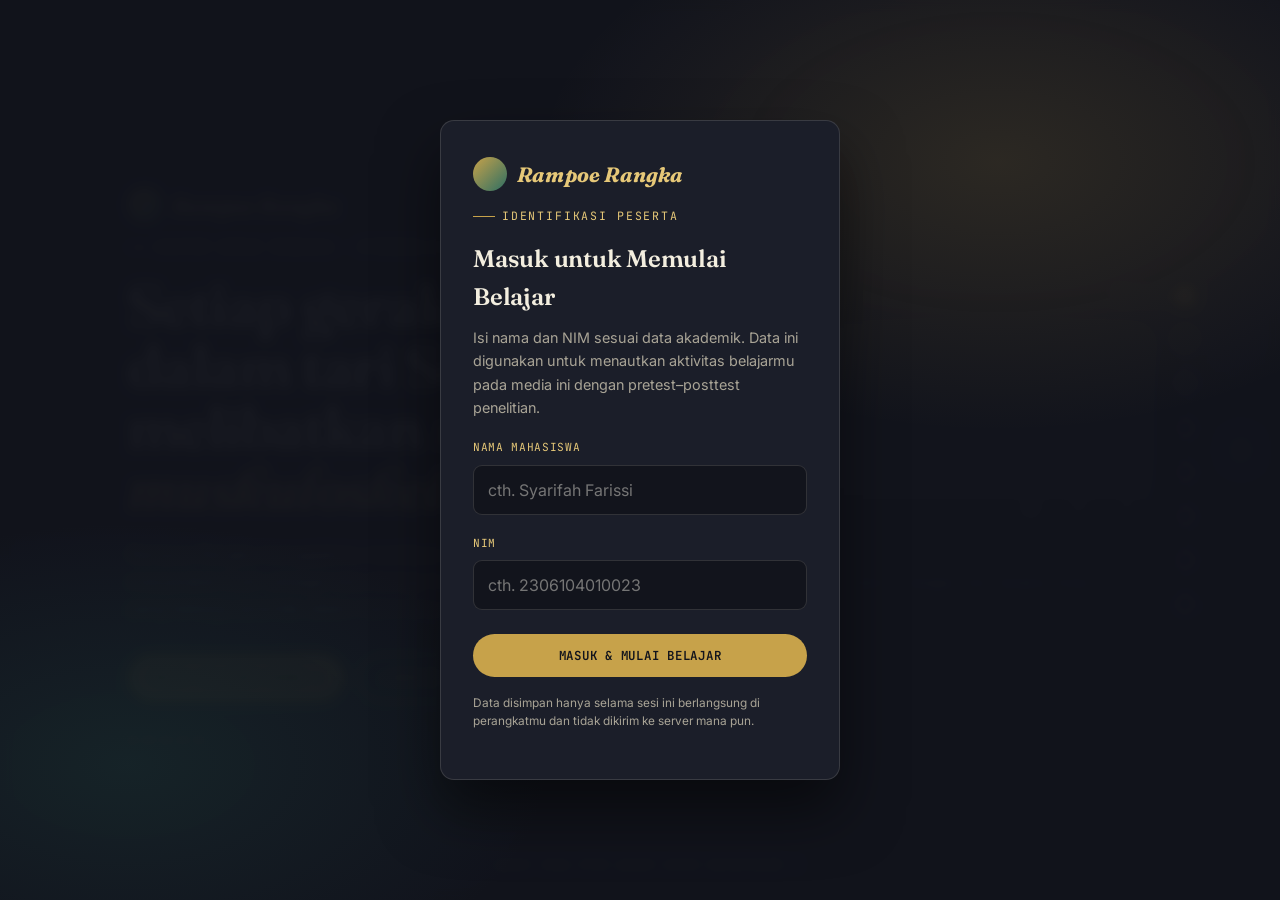
==== commit 7346e4e1: "new" ====
--- a/index.html
+++ b/index.html
@@ -2,7 +2,7 @@
 <html lang="id">
 <head>
 <meta charset="UTF-8">
-<meta name="viewport" content="width=device-width, initial-scale=1.0">
+<meta name="viewport" content="width=device-width, initial-scale=1.0, viewport-fit=cover">
 <title>Rampoe Rangka — Tari Seudati &amp; Sistem Gerak Manusia</title>
 <link rel="stylesheet" href="css/style.css">
 
--- a/css/style.css
+++ b/css/style.css
@@ -235,7 +235,18 @@
   }
   .move-item.active .move-detail{max-height:340px; margin-top:14px;}
   .move-detail .grid2{display:grid; grid-template-columns:1fr 1fr; gap:14px; margin-top:12px;}
-  @media (max-width:520px){ .move-detail .grid2{grid-template-columns:1fr;} }
+  @media (max-width:520px){
+    .move-detail .grid2{grid-template-columns:1fr;}
+    /* Di layar sempit kartu konsep jadi 1 kolom sehingga tingginya bertambah;
+       batas max-height desktop (340px) memotong konten. Naikkan batasnya
+       cukup besar dan aktifkan scroll internal agar seluruh menu (Dhiet,
+       Keutreb Jaroe, Nyap, Rheng, Geutham Kaki) bisa terlihat & di-scroll. */
+    .move-item.active .move-detail{
+      max-height:80vh;
+      overflow-y:auto;
+      -webkit-overflow-scrolling:touch;
+    }
+  }
   .concept-chip{background:var(--void); border:1px solid var(--line); border-radius:8px; padding:10px 12px;}
   .concept-chip .k{font-family:'JetBrains Mono',monospace; font-size:.66rem; color:var(--gold-soft); text-transform:uppercase; letter-spacing:.05em; display:flex; align-items:center; justify-content:space-between; gap:6px;}
   .concept-chip .v{font-size:.9rem; color:var(--text); margin-top:3px;}
@@ -396,7 +407,7 @@
   }
   .login-field input{
     width:100%; background:var(--void); border:1px solid var(--line); color:var(--text);
-    padding:12px 14px; border-radius:9px; font-family:'Inter',sans-serif; font-size:.95rem;
+    padding:14px 14px; border-radius:9px; font-family:'Inter',sans-serif; font-size:16px;
   }
   .login-field input:focus{border-color:var(--gold); outline:none;}
   .login-error{
@@ -430,3 +441,46 @@
   @media (max-width:600px){
     #sessionBadge .who span{display:none;}
   }
+
+  /* ---------- mobile / touch refinements ---------- */
+  html{ -webkit-text-size-adjust:100%; text-size-adjust:100%; }
+  button, a, .drag-chip, .q-opt, .move-item, .acc-trigger{ -webkit-tap-highlight-color:transparent; }
+  .drag-chip, .rail button, .dots-mobile button, .nav-arrow, .btn, .q-opt{
+    touch-action:manipulation; -webkit-touch-callout:none;
+  }
+  .rail button, .dots-mobile button{ min-width:22px; min-height:22px; }
+  .nav-arrow, #sessionBadge, .dots-mobile{
+    padding-left:max(8px, env(safe-area-inset-left));
+    padding-right:max(8px, env(safe-area-inset-right));
+  }
+  .nav-arrow.prev{ left:max(16px, env(safe-area-inset-left)); }
+  .nav-arrow.next{ right:max(16px, env(safe-area-inset-right)); }
+  .dots-mobile{ bottom:max(16px, env(safe-area-inset-bottom)); }
+  #sessionBadge{ top:max(18px, env(safe-area-inset-top)); left:max(18px, env(safe-area-inset-left)); }
+  .progressbar{ max-width:100%; }
+  .quiz-top{ width:100%; }
+
+  @media (max-width:640px){
+    section.slide{ padding:76px 0 72px; }
+    .wrap{ padding:0 18px; }
+    .quiz-shell, .match-shell{ padding:20px; }
+    .login-card{ padding:26px 20px; }
+    .drag-chip{ padding:12px 16px; font-size:.9rem; min-height:44px; display:inline-flex; align-items:center; }
+    .drop-zone{ min-height:48px; }
+    .q-opt{ padding:14px 14px; min-height:44px; }
+    .move-item{ padding:16px; }
+    .btn{ padding:14px 20px; }
+  }
+  @media (max-width:420px){
+    .hero h1{ font-size:1.9rem; }
+    .path{ grid-template-columns:1fr; }
+    .quiz-top{ flex-direction:column; align-items:flex-start; }
+    .brandmark{ font-size:1.1rem; }
+    .login-card h2{ font-size:1.3rem; }
+    .cta-row{ flex-direction:column; align-items:stretch; }
+    .cta-row .btn{ text-align:center; justify-content:center; }
+  }
+  @media (max-height:560px) and (orientation:landscape){
+    section.slide{ padding:64px 0 40px; }
+    .hero{ min-height:auto; }
+  }
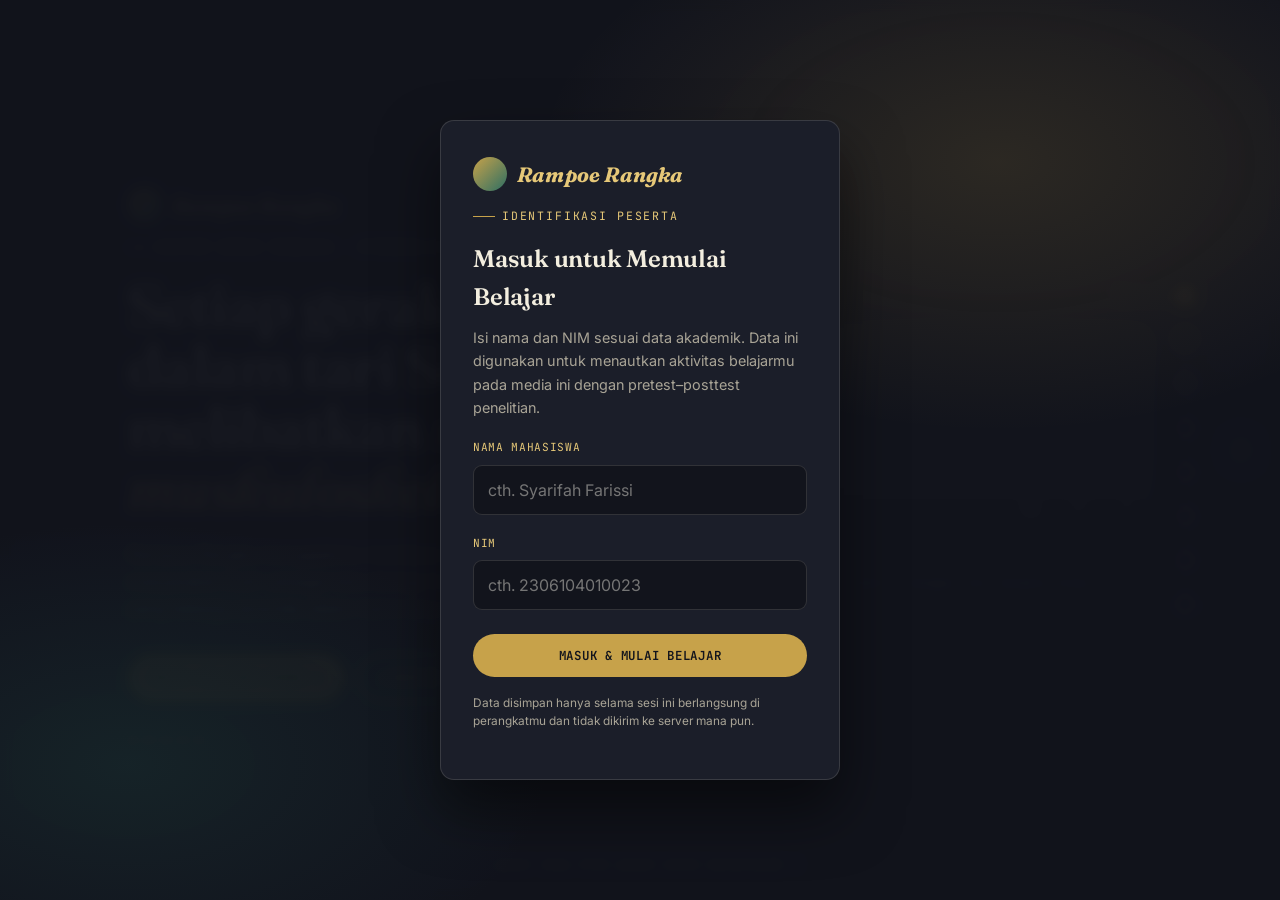
==== commit 88789b78: "terbaru" ====
--- a/index.html
+++ b/index.html
@@ -5,7 +5,6 @@
 <meta name="viewport" content="width=device-width, initial-scale=1.0, viewport-fit=cover">
 <title>Rampoe Rangka — Tari Seudati &amp; Sistem Gerak Manusia</title>
 <link rel="stylesheet" href="css/style.css">
-
 </head>
 <body>
 
@@ -85,7 +84,7 @@
     </div>
     <div class="hero-figure">
       <div class="hero-video-wrap">
-        <video controls>
+        <video controls autoplay muted loop>
           <source src="vi/sdt.mp4" type="video/mp4"
           title="Tari Seudati — Sanggar Tari">
 		</video>
@@ -289,7 +288,7 @@
 
     <footer class="slide-footer">
       <p>Rampoe Rangka — media pembelajaran interaktif dikembangkan sebagai bagian dari penelitian etnobiologi sistem gerak manusia berbasis Tari Seudati, mengacu pada model Dick &amp; Carey dan pendekatan konstruktivisme.</p>
-      <p>Ilustrasi anatomi bersifat skematik, dibuat untuk kebutuhan pembelajaran.</p>
+      <p>anatomi bersifat skematik, dibuat untuk kebutuhan pembelajaran.</p>
     </footer>
   </div>
 </section>
@@ -307,6 +306,7 @@
 </div>
 
 <script src="js/script.js">
+
 </script>
 </body>
 </html>
--- a/css/style.css
+++ b/css/style.css
@@ -357,8 +357,9 @@
   }
   .drag-chip.dragging{cursor:grabbing; box-shadow:0 16px 28px rgba(0,0,0,.5); position:relative; z-index:30; transition:none;}
   .drag-chip.locked{cursor:default; border-color:var(--teal-soft); background:rgba(46,111,99,0.18); color:var(--teal-soft);}
-  .drag-chip.bone-chip{display:inline-flex; align-items:center; gap:10px; padding:6px 16px 6px 8px;}
-  .bone-icon{display:inline-flex; align-items:center; justify-content:center; width:48px; flex-shrink:0;}
+  .drag-chip.bone-chip{display:inline-flex; align-items:center; gap:10px; padding:6px 16px 6px 6px;}
+  .bone-icon{display:inline-flex; align-items:center; justify-content:center; width:34px; height:34px; flex-shrink:0; border-radius:6px; overflow:hidden; background:rgba(255,255,255,0.06);}
+  .bone-icon img{width:100%; height:100%; object-fit:contain; display:block;}
   .bone-label{font-size:.82rem; line-height:1.25;}
   .drop-grid{display:flex; flex-direction:column; gap:12px;}
   .drop-zone{
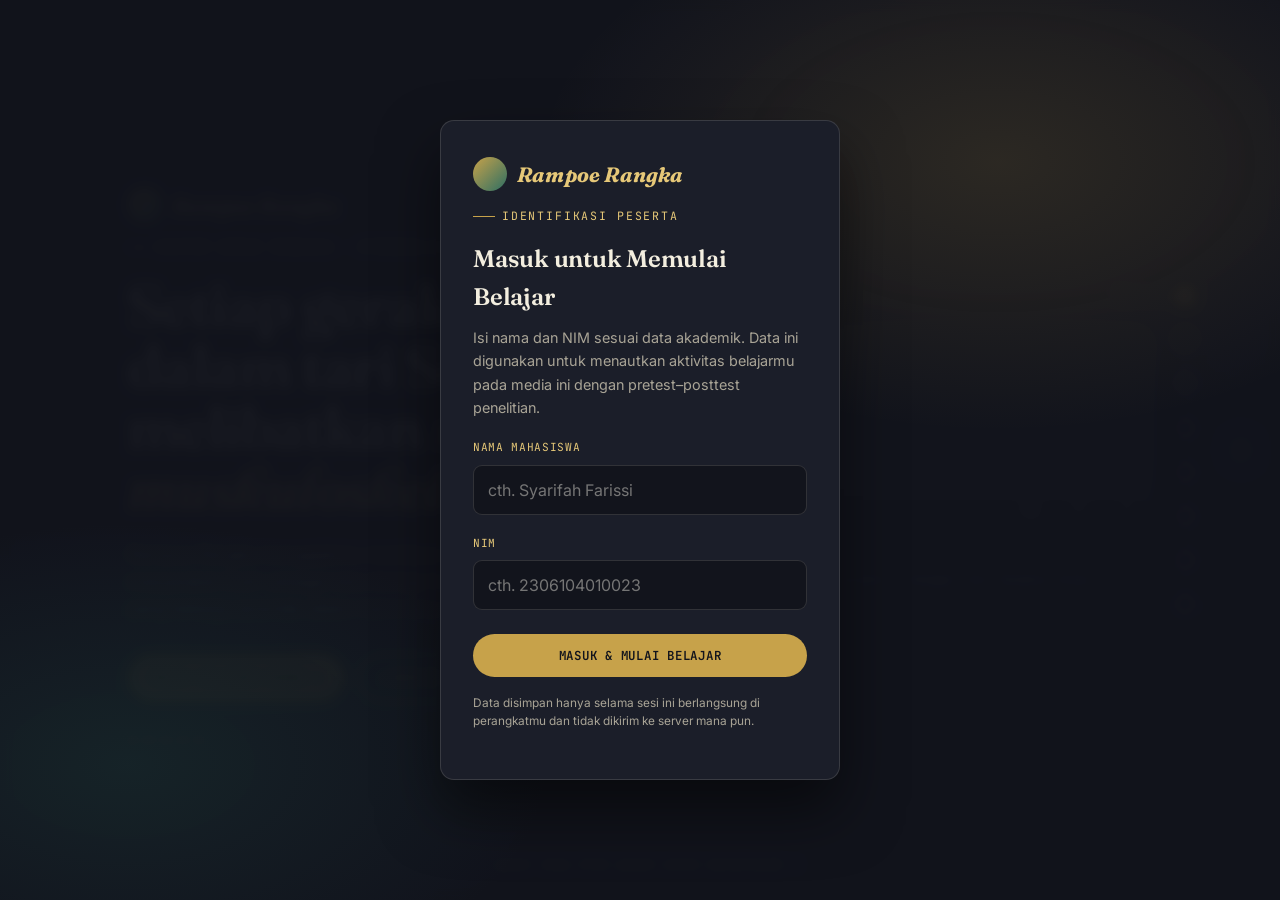
==== commit f1d4e213: "new" ====
--- a/index.html
+++ b/index.html
@@ -288,7 +288,7 @@
 
     <footer class="slide-footer">
       <p>Rampoe Rangka — media pembelajaran interaktif dikembangkan sebagai bagian dari penelitian etnobiologi sistem gerak manusia berbasis Tari Seudati, mengacu pada model Dick &amp; Carey dan pendekatan konstruktivisme.</p>
-      <p>anatomi bersifat skematik, dibuat untuk kebutuhan pembelajaran.</p>
+      <p>Ilustrasi anatomi bersifat skematik, dibuat untuk kebutuhan pembelajaran.</p>
     </footer>
   </div>
 </section>
@@ -303,7 +303,7 @@
     <img id="lightboxImg" src="" alt="">
     <p class="lightbox-caption" id="lightboxCaption"></p>
   </div>
-</div>
+
 
 <script src="js/script.js">
 
--- a/css/style.css
+++ b/css/style.css
@@ -278,6 +278,30 @@
   }
   .lightbox-close:hover{border-color:var(--gold); color:var(--gold-soft);}
 
+  /* ---------- elaborasi image galleries ---------- */
+  .img-gallery{
+    display:grid; grid-template-columns:repeat(auto-fit, minmax(110px,1fr));
+    gap:12px; margin-top:16px;
+  }
+  .img-thumb-card{
+    background:var(--panel-2); border:1px solid var(--line); border-radius:10px;
+    padding:8px; cursor:pointer; text-align:center; transition:border-color .2s, transform .2s;
+  }
+  .img-thumb-card:hover, .img-thumb-card:focus-visible{border-color:var(--gold); transform:translateY(-2px);}
+  .img-thumb-card img{width:100%; height:74px; object-fit:contain; border-radius:6px; background:rgba(255,255,255,0.02);}
+  .img-thumb-card .cap{
+    display:block; margin-top:6px; font-size:.72rem; color:var(--text-dim); line-height:1.3;
+  }
+  .img-thumb-card .zoom-hint{font-size:.65rem; color:var(--gold-soft); opacity:.8;}
+
+  /* ---------- elaborasi video embed ---------- */
+  .concept-video{
+    margin-top:16px; border-radius:12px; overflow:hidden; border:1px solid var(--line);
+    background:#000; position:relative; padding-top:56.25%; height:0;
+  }
+  .concept-video iframe{position:absolute; top:0; left:0; width:100%; height:100%; border:0;}
+  .video-caption{font-size:.78rem; color:var(--text-dim); margin-top:8px; text-align:center;}
+
   /* ---------- elaborasi accordion ---------- */
   .accordion{border-top:1px solid var(--line);}
   .acc-item{border-bottom:1px solid var(--line);}
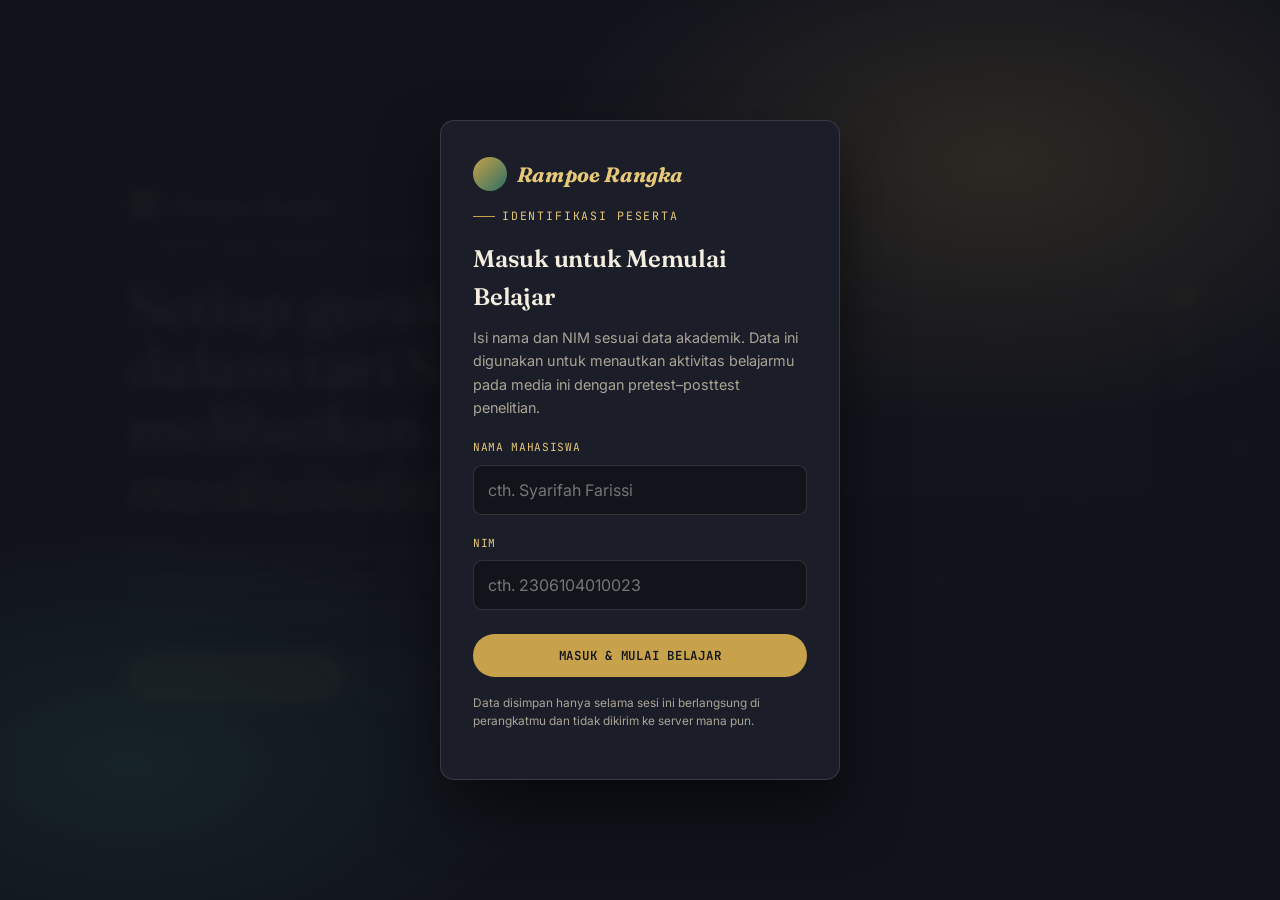
==== commit 0d74b9f5: "renew1" ====
--- a/index.html
+++ b/index.html
@@ -92,7 +92,7 @@
       <p class="video-caption">Tari Seudati · Sanggar Tari Keumala Intan</p>
     </div>
   </div>
-  <div class="swipe-hint" id="swipeHint">← geser atau klik panah untuk menjelajah →</div>
+  <div class="swipe-hint" id="swipeHint"></div>
 </section>
 
 <!-- ============ PETA BELAJAR ============ -->
@@ -137,7 +137,7 @@
     <div class="sec-head">
       <span class="eyebrow">Tahap 2 · Eksplorasi</span>
       <h2>Pahami Setiap Gambar, temukan gerak dan strukturnya</h2>
-      <p>Setiap gambar penari memperlihatkan perubahan pada gerak anggota tubuh: <em>Dhiet</em>, <em>Keutreb Jaroe</em>, <em>Nyap</em>, <em>Rheng</em>, dan <em>Geutham Gaki</em>. Pilih menu daftar gerak di sebelah kanan.</p>
+      <p>Setiap gambar penari memperlihatkan perubahan pada gerak anggota tubuh: <em>Dhiet</em>, <em>Keutreb Jaroe</em>, <em>Nyap</em>, <em>Rheng</em>, dan <em>Geutham Gaki</em>. Pilih menu daftar gerak berikut.</p>
     </div>
     <div class="lab">
       <div class="figure-stage">
